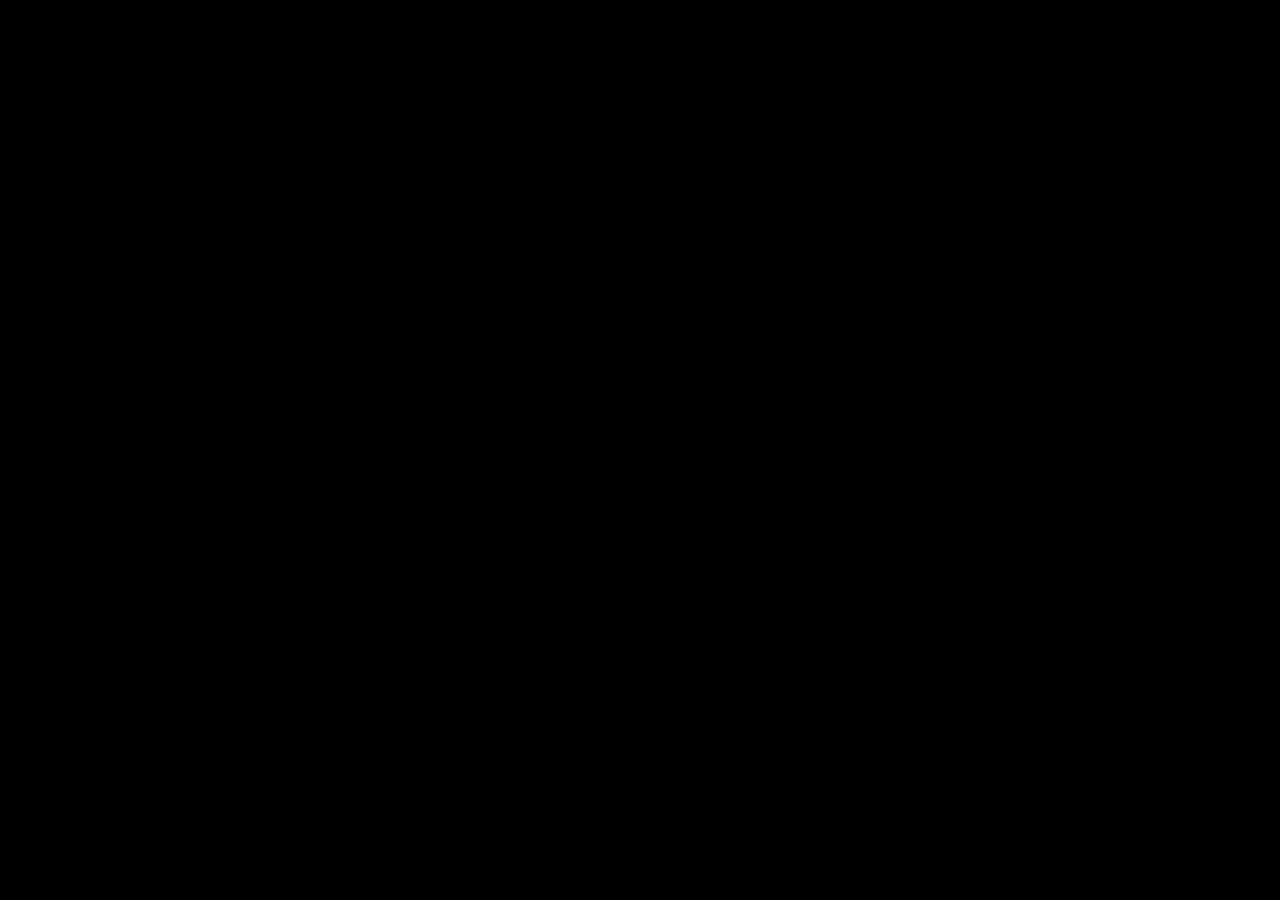
==== index.html @ 21e55a75 "INC" ====
<!DOCTYPE html>
<html lang="en">
<head>
    <title>Realtime Clock</title>

    <meta charset="UTF-8">
    <meta name="viewport" content="width=device-width, initial-scale=1.0">
    <link rel="stylesheet" href="css/styles.css">
    <link href="https://fonts.googleapis.com/css?family=Oswald|Roboto:100&display=swap" rel="stylesheet">

    <script src="js/script.js"></script>
</head>
<body onload="realtimeClock()">
    <div class="main-container">
        <div id="clock"></div>
    </div>
</body>
</html>
---- css/styles.css ----
html, body {
    margin: 0;
    padding: 0;
    width: 100%;
    background-color: black;
}

.main-container {
	margin-top: 25%;
	margin-left: 25%;
}



#clock {
    color: white;
    font-size: 13vw;
    font-weight: 700;
    background-color: black;
    font-family: 'Roboto', sans-serif;
}
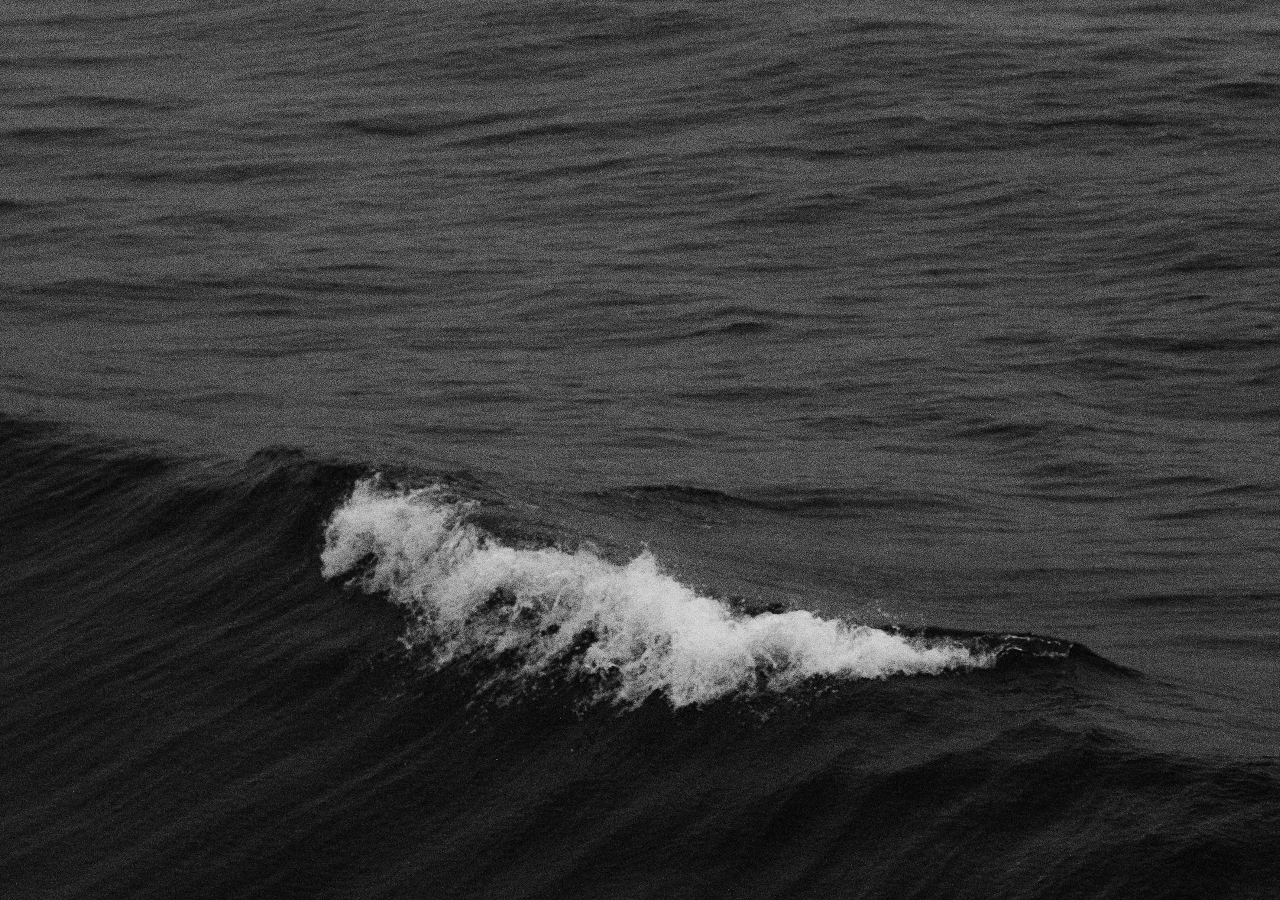
==== commit 3b0f93dd: "INC1" ====
--- a/index.html
+++ b/index.html
@@ -7,11 +7,11 @@
     <meta name="viewport" content="width=device-width, initial-scale=1.0">
     <link rel="stylesheet" href="css/styles.css">
     <link href="https://fonts.googleapis.com/css?family=Oswald|Roboto:100&display=swap" rel="stylesheet">
-
+    <script src="js/script1.js"></script>
     <script src="js/script.js"></script>
 </head>
 <body onload="realtimeClock()">
-    <div class="main-container">
+    <div onload="shittyFc()" class="main-container">
         <div id="clock"></div>
     </div>
 </body>
--- a/css/styles.css
+++ b/css/styles.css
@@ -2,20 +2,22 @@
     margin: 0;
     padding: 0;
     width: 100%;
-    background-color: black;
+    background-image: url('wp.png');
 }
 
 .main-container {
 	margin-top: 25%;
 	margin-left: 25%;
+	background-color: rgba(0,0,0,.0);
 }
 
-
+* {
+    font-family: 'Roboto', sans-serif;
+}
 
 #clock {
-    color: white;
+    color: rgba(255,255,255,.6);
     font-size: 13vw;
     font-weight: 700;
-    background-color: black;
-    font-family: 'Roboto', sans-serif;
+    background-color: rgba(0,0,0,.0); 
 }
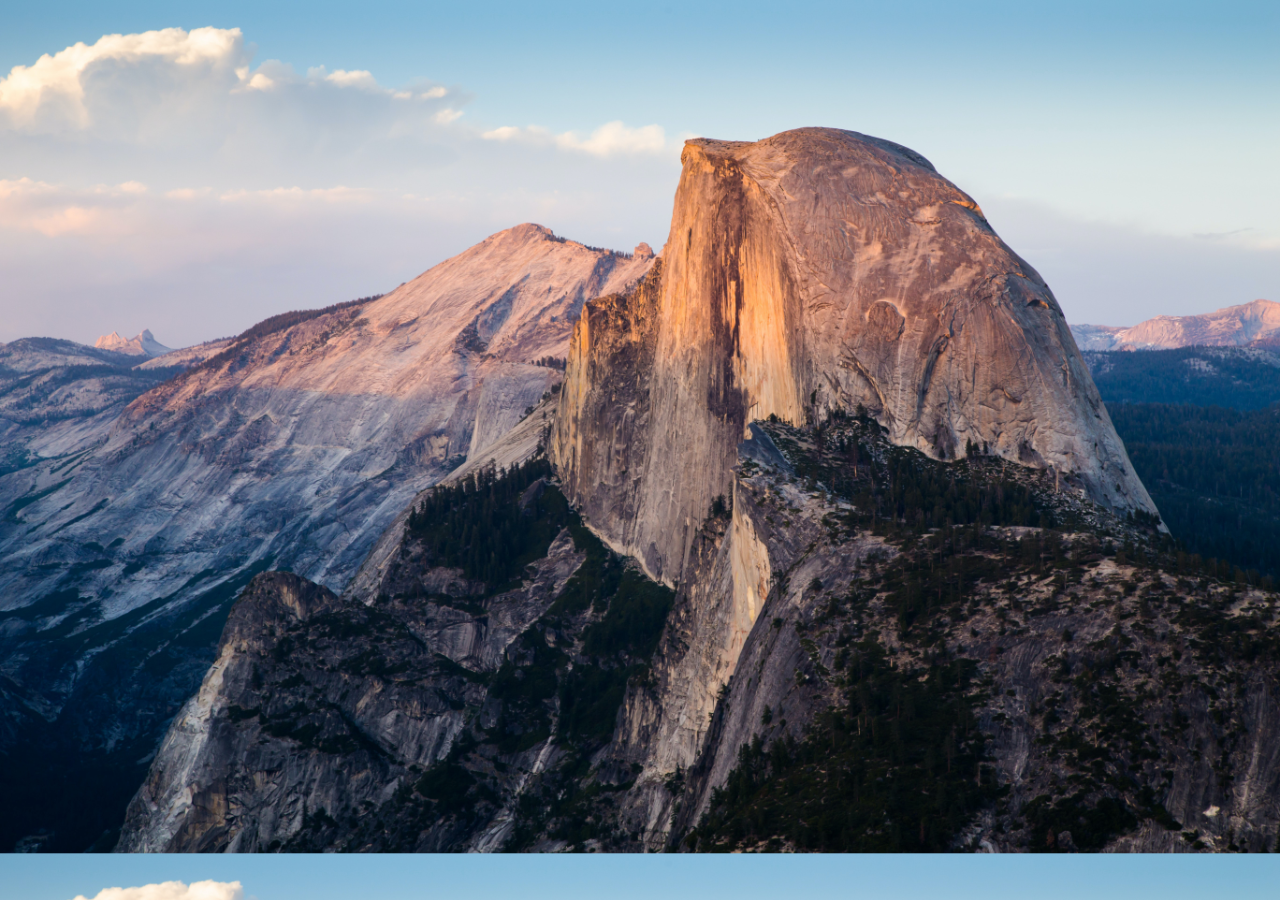
==== commit 13bc64e4: "Added ws client" ====
--- a/index.html
+++ b/index.html
@@ -7,12 +7,35 @@
     <meta name="viewport" content="width=device-width, initial-scale=1.0">
     <link rel="stylesheet" href="css/styles.css">
     <link href="https://fonts.googleapis.com/css?family=Oswald|Roboto:100&display=swap" rel="stylesheet">
-    <script src="js/script1.js"></script>
     <script src="js/script.js"></script>
 </head>
-<body onload="realtimeClock()">
-    <div onload="shittyFc()" class="main-container">
+<body>
+  <script>
+    window.onload = function () {
+      conn = new WebSocket("ws://" + "localhost:8000" + "/ws");
+      conn.onclose = function (evt) {
+        console.log(evt);
+      };
+      conn.onmessage = function (evt) {
+        message = JSON.parse(evt.data);
+        if (message.type == "error") {
+          console.log(message);
+          return
+        }
+        weather = document.getElementById('weather');
+        portfolio = document.getElementById('portfolio');
+
+        weather.innerHTML = message.data.weather;
+        portfolio.innerHTML = 'По портфелю ' +  message.data.diff;
+      };
+    
+      realtimeClock();
+    };
+  </script>
+    <div class="main-container">
         <div id="clock"></div>
+	<h1 id="weather"></h1>
+	<h2 id="portfolio"></h2>
     </div>
 </body>
 </html>
--- a/css/styles.css
+++ b/css/styles.css
@@ -1,23 +1,258 @@
-html, body {
+@font-face {
+    font-family: 'SF Pro Display';
+    src: url('fonts/SFProDisplay-Medium.eot');
+    src: local('SF Pro Display Medium'), local('fonts/SFProDisplay-Medium'),
+        url('fonts/SFProDisplay-Medium.eot?#iefix') format('embedded-opentype'),
+        url('fonts/SFProDisplay-Medium.woff2') format('woff2'),
+        url('fonts/SFProDisplay-Medium.woff') format('woff'),
+        url('fonts/SFProDisplay-Medium.ttf') format('truetype');
+    font-weight: 500;
+    font-style: normal;
+}
+
+@font-face {
+    font-family: 'SF Pro Display';
+    src: url('fonts/SFProDisplay-Heavy.eot');
+    src: local('SF Pro Display Heavy'), local('fonts/SFProDisplay-Heavy'),
+        url('fonts/SFProDisplay-Heavy.eot?#iefix') format('embedded-opentype'),
+        url('fonts/SFProDisplay-Heavy.woff2') format('woff2'),
+        url('fonts/SFProDisplay-Heavy.woff') format('woff'),
+        url('fonts/SFProDisplay-Heavy.ttf') format('truetype');
+    font-weight: 900;
+    font-style: normal;
+}
+
+@font-face {
+    font-family: 'SF Pro Display';
+    src: url('fonts/SFProDisplay-UltralightItalic.eot');
+    src: local('SF Pro Display UltralightItalic'), local('fonts/SFProDisplay-UltralightItalic'),
+        url('fonts/SFProDisplay-UltralightItalic.eot?#iefix') format('embedded-opentype'),
+        url('fonts/SFProDisplay-UltralightItalic.woff2') format('woff2'),
+        url('fonts/SFProDisplay-UltralightItalic.woff') format('woff'),
+        url('fonts/SFProDisplay-UltralightItalic.ttf') format('truetype');
+    font-weight: 200;
+    font-style: italic;
+}
+
+@font-face {
+    font-family: 'SF Pro Display';
+    src: url('fonts/SFProDisplay-RegularItalic.eot');
+    src: local('SF Pro Display Regular Italic'), local('fonts/SFProDisplay-RegularItalic'),
+        url('fonts/SFProDisplay-RegularItalic.eot?#iefix') format('embedded-opentype'),
+        url('fonts/SFProDisplay-RegularItalic.woff2') format('woff2'),
+        url('fonts/SFProDisplay-RegularItalic.woff') format('woff'),
+        url('fonts/SFProDisplay-RegularItalic.ttf') format('truetype');
+    font-weight: normal;
+    font-style: italic;
+}
+
+@font-face {
+    font-family: 'SF Pro Display';
+    src: url('fonts/SFProDisplay-Thin.eot');
+    src: local('SF Pro Display Thin'), local('fonts/SFProDisplay-Thin'),
+        url('fonts/SFProDisplay-Thin.eot?#iefix') format('embedded-opentype'),
+        url('fonts/SFProDisplay-Thin.woff2') format('woff2'),
+        url('fonts/SFProDisplay-Thin.woff') format('woff'),
+        url('fonts/SFProDisplay-Thin.ttf') format('truetype');
+    font-weight: 100;
+    font-style: normal;
+}
+
+@font-face {
+    font-family: 'SF Pro Display';
+    src: url('fonts/SFProDisplay-Light.eot');
+    src: local('SF Pro Display Light'), local('fonts/SFProDisplay-Light'),
+        url('fonts/SFProDisplay-Light.eot?#iefix') format('embedded-opentype'),
+        url('fonts/SFProDisplay-Light.woff2') format('woff2'),
+        url('fonts/SFProDisplay-Light.woff') format('woff'),
+        url('fonts/SFProDisplay-Light.ttf') format('truetype');
+    font-weight: 200;
+    font-style: normal;
+}
+
+@font-face {
+    font-family: 'SF Pro Display';
+    src: url('fonts/SFProDisplay-BlackItalic.eot');
+    src: local('SF Pro Display Black Italic'), local('fonts/SFProDisplay-BlackItalic'),
+        url('fonts/SFProDisplay-BlackItalic.eot?#iefix') format('embedded-opentype'),
+        url('fonts/SFProDisplay-BlackItalic.woff2') format('woff2'),
+        url('fonts/SFProDisplay-BlackItalic.woff') format('woff'),
+        url('fonts/SFProDisplay-BlackItalic.ttf') format('truetype');
+    font-weight: 900;
+    font-style: italic;
+}
+
+@font-face {
+    font-family: 'SF Pro Display';
+    src: url('fonts/SFProDisplay-Bold.eot');
+    src: local('SF Pro Display Bold'), local('fonts/SFProDisplay-Bold'),
+        url('fonts/SFProDisplay-Bold.eot?#iefix') format('embedded-opentype'),
+        url('fonts/SFProDisplay-Bold.woff2') format('woff2'),
+        url('fonts/SFProDisplay-Bold.woff') format('woff'),
+        url('fonts/SFProDisplay-Bold.ttf') format('truetype');
+    font-weight: bold;
+    font-style: normal;
+}
+
+@font-face {
+    font-family: 'SF Pro Display';
+    src: url('fonts/SFProDisplay-Black.eot');
+    src: local('SF Pro Display Black'), local('fonts/SFProDisplay-Black'),
+        url('fonts/SFProDisplay-Black.eot?#iefix') format('embedded-opentype'),
+        url('fonts/SFProDisplay-Black.woff2') format('woff2'),
+        url('fonts/SFProDisplay-Black.woff') format('woff'),
+        url('fonts/SFProDisplay-Black.ttf') format('truetype');
+    font-weight: 900;
+    font-style: normal;
+}
+
+@font-face {
+    font-family: 'SF Pro Display';
+    src: url('fonts/SFProDisplay-SemiboldItalic.eot');
+    src: local('SF Pro Display SemiboldItalic'), local('fonts/SFProDisplay-SemiboldItalic'),
+        url('fonts/SFProDisplay-SemiboldItalic.eot?#iefix') format('embedded-opentype'),
+        url('fonts/SFProDisplay-SemiboldItalic.woff2') format('woff2'),
+        url('fonts/SFProDisplay-SemiboldItalic.woff') format('woff'),
+        url('fonts/SFProDisplay-SemiboldItalic.ttf') format('truetype');
+    font-weight: 600;
+    font-style: italic;
+}
+
+@font-face {
+    font-family: 'SF Pro Display';
+    src: url('fonts/SFProDisplay-Ultralight.eot');
+    src: local('SF Pro Display Ultralight'), local('fonts/SFProDisplay-Ultralight'),
+        url('fonts/SFProDisplay-Ultralight.eot?#iefix') format('embedded-opentype'),
+        url('fonts/SFProDisplay-Ultralight.woff2') format('woff2'),
+        url('fonts/SFProDisplay-Ultralight.woff') format('woff'),
+        url('fonts/SFProDisplay-Ultralight.ttf') format('truetype');
+    font-weight: 200;
+    font-style: normal;
+}
+
+@font-face {
+    font-family: 'SF Pro Display';
+    src: url('fonts/SFProDisplay-LightItalic.eot');
+    src: local('SF Pro Display LightItalic'), local('fonts/SFProDisplay-LightItalic'),
+        url('fonts/SFProDisplay-LightItalic.eot?#iefix') format('embedded-opentype'),
+        url('fonts/SFProDisplay-LightItalic.woff2') format('woff2'),
+        url('fonts/SFProDisplay-LightItalic.woff') format('woff'),
+        url('fonts/SFProDisplay-LightItalic.ttf') format('truetype');
+    font-weight: 200;
+    font-style: italic;
+}
+
+@font-face {
+    font-family: 'SF Pro Display';
+    src: url('fonts/SFProDisplay-ThinItalic.eot');
+    src: local('SF Pro Display ThinItalic'), local('fonts/SFProDisplay-ThinItalic'),
+        url('fonts/SFProDisplay-ThinItalic.eot?#iefix') format('embedded-opentype'),
+        url('fonts/SFProDisplay-ThinItalic.woff2') format('woff2'),
+        url('fonts/SFProDisplay-ThinItalic.woff') format('woff'),
+        url('fonts/SFProDisplay-ThinItalic.ttf') format('truetype');
+    font-weight: 100;
+    font-style: italic;
+}
+
+@font-face {
+    font-family: 'SF Pro Display';
+    src: url('fonts/SFProDisplay-MediumItalic.eot');
+    src: local('SF Pro Display MediumItalic'), local('fonts/SFProDisplay-MediumItalic'),
+        url('fonts/SFProDisplay-MediumItalic.eot?#iefix') format('embedded-opentype'),
+        url('fonts/SFProDisplay-MediumItalic.woff2') format('woff2'),
+        url('fonts/SFProDisplay-MediumItalic.woff') format('woff'),
+        url('fonts/SFProDisplay-MediumItalic.ttf') format('truetype');
+    font-weight: 500;
+    font-style: italic;
+}
+
+@font-face {
+    font-family: 'SF Pro Display';
+    src: url('fonts/SFProDisplay-Semibold.eot');
+    src: local('SF Pro Display Semibold'), local('fonts/SFProDisplay-Semibold'),
+        url('fonts/SFProDisplay-Semibold.eot?#iefix') format('embedded-opentype'),
+        url('fonts/SFProDisplay-Semibold.woff2') format('woff2'),
+        url('fonts/SFProDisplay-Semibold.woff') format('woff'),
+        url('fonts/SFProDisplay-Semibold.ttf') format('truetype');
+    font-weight: 600;
+    font-style: normal;
+}
+
+@font-face {
+    font-family: 'SF Pro Display';
+    src: url('fonts/SFProDisplay-HeavyItalic.eot');
+    src: local('SF Pro Display HeavyItalic'), local('fonts/SFProDisplay-HeavyItalic'),
+        url('fonts/SFProDisplay-HeavyItalic.eot?#iefix') format('embedded-opentype'),
+        url('fonts/SFProDisplay-HeavyItalic.woff2') format('woff2'),
+        url('fonts/SFProDisplay-HeavyItalic.woff') format('woff'),
+        url('fonts/SFProDisplay-HeavyItalic.ttf') format('truetype');
+    font-weight: 900;
+    font-style: italic;
+}
+
+@font-face {
+    font-family: 'SF Pro Display';
+    src: url('fonts/SFProDisplay-Regular.eot');
+    src: local('SF Pro Display Regular'), local('fonts/SFProDisplay-Regular'),
+        url('fonts/SFProDisplay-Regular.eot?#iefix') format('embedded-opentype'),
+        url('fonts/SFProDisplay-Regular.woff2') format('woff2'),
+        url('fonts/SFProDisplay-Regular.woff') format('woff'),
+        url('fonts/SFProDisplay-Regular.ttf') format('truetype');
+    font-weight: normal;
+    font-style: normal;
+}
+
+@font-face {
+    font-family: 'SF Pro Display';
+    src: url('fonts/SFProDisplay-BoldItalic.eot');
+    src: local('SF Pro Display BoldItalic'), local('fonts/SFProDisplay-BoldItalic'),
+        url('fonts/SFProDisplay-BoldItalic.eot?#iefix') format('embedded-opentype'),
+        url('fonts/SFProDisplay-BoldItalic.woff2') format('woff2'),
+        url('fonts/SFProDisplay-BoldItalic.woff') format('woff'),
+        url('fonts/SFProDisplay-BoldItalic.ttf') format('truetype');
+    font-weight: bold;
+    font-style: italic;
+}
+
+html {
     margin: 0;
     padding: 0;
     width: 100%;
-    background-image: url('wp.png');
+    background-size: cover;
+    background-image: url('wp9.jpg');
 }
 
 .main-container {
-	margin-top: 25%;
-	margin-left: 25%;
+	margin-top: 7%;
+	margin-left: auto;
 	background-color: rgba(0,0,0,.0);
+	text-align: center;
+}
+
+.main-container h1 {
+    color: rgba(255,255,255,.7);
+    font-size: 9vw;
+    font-weight: 400;
+    background-color: rgba(0,0,0,.0); 
+    margin-top: 4%;
+}
+
+.main-container h2 {
+    color: rgba(255,255,255,.5);
+    margin-top: -3%;
+    font-size: 7vw;
+    font-weight: 400;
+    background-color: rgba(0,0,0,.0); 
 }
 
 * {
-    font-family: 'Roboto', sans-serif;
+    font-family: 'SF Pro Display';
 }
 
 #clock {
-    color: rgba(255,255,255,.6);
-    font-size: 13vw;
-    font-weight: 700;
+    color: rgba(255,255,255,.7);
+    font-size: 14vw;
+    font-weight: 600;
     background-color: rgba(0,0,0,.0); 
 }
+
